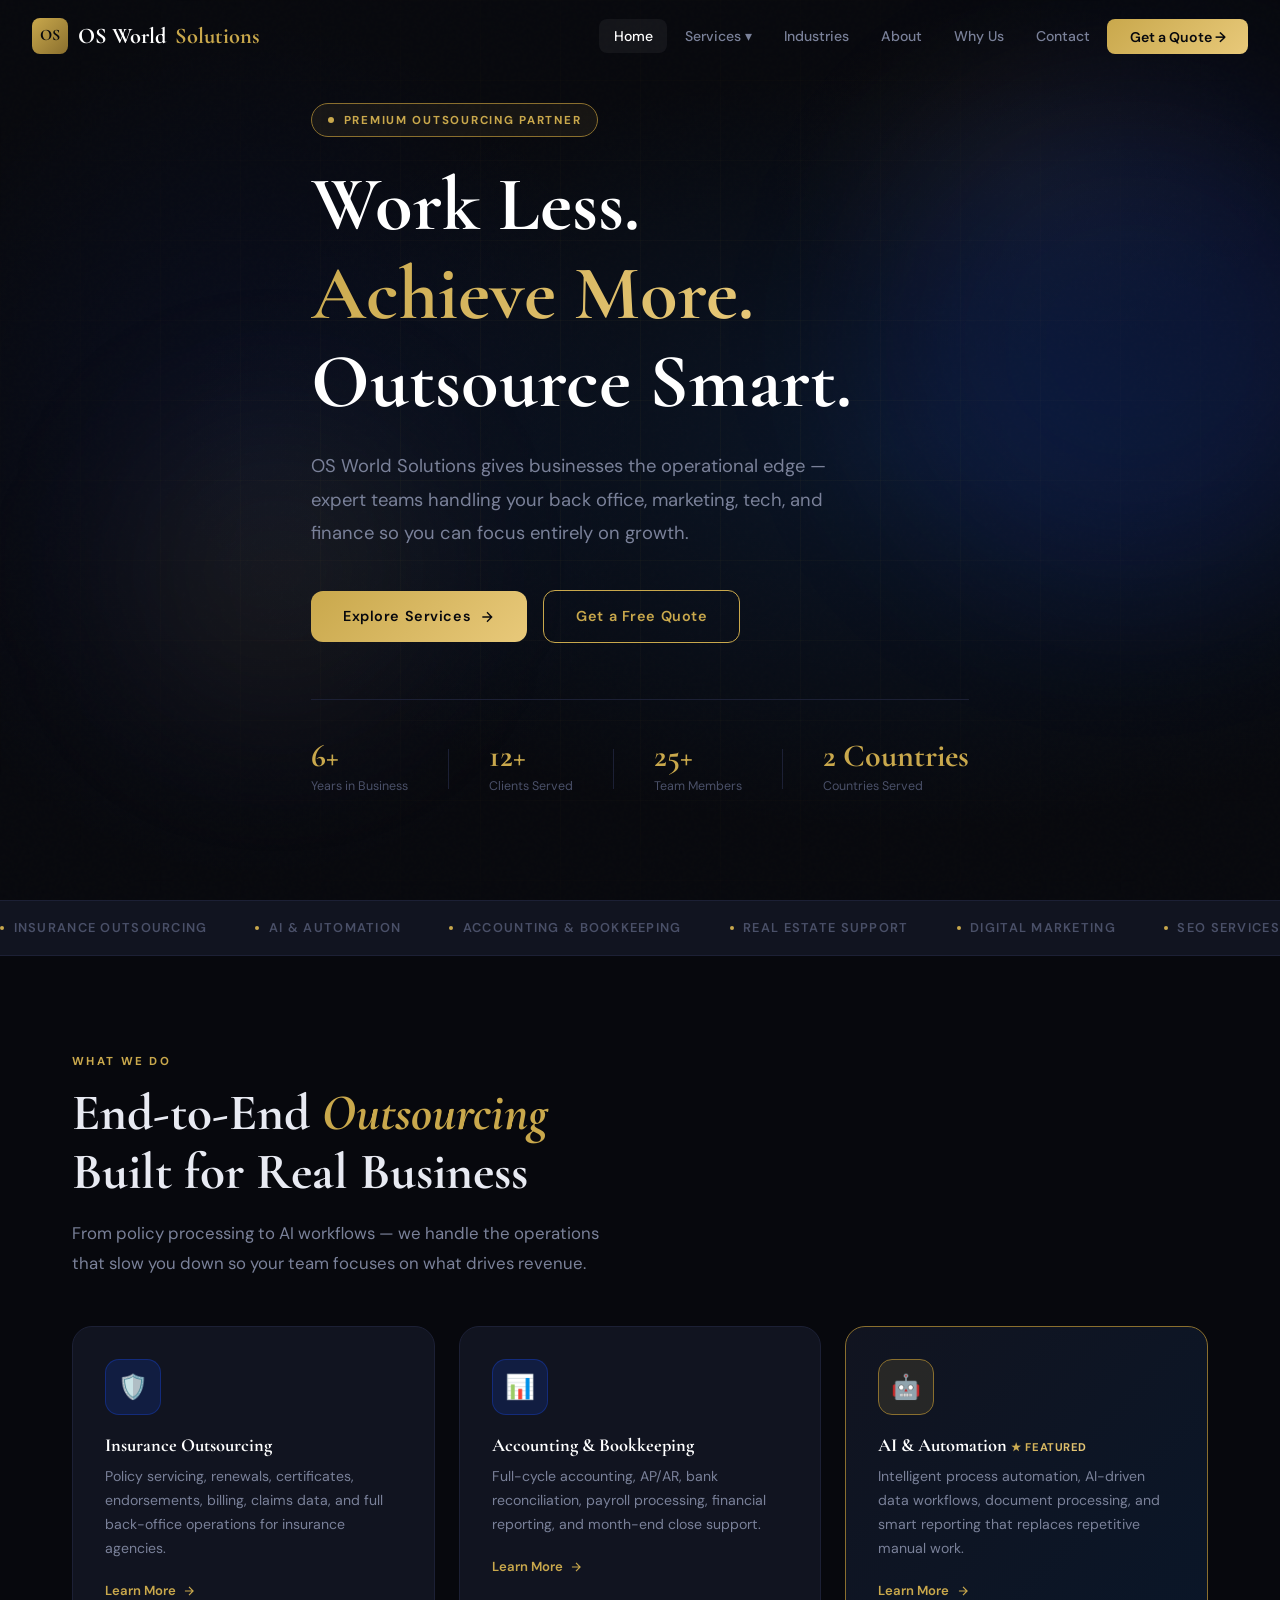
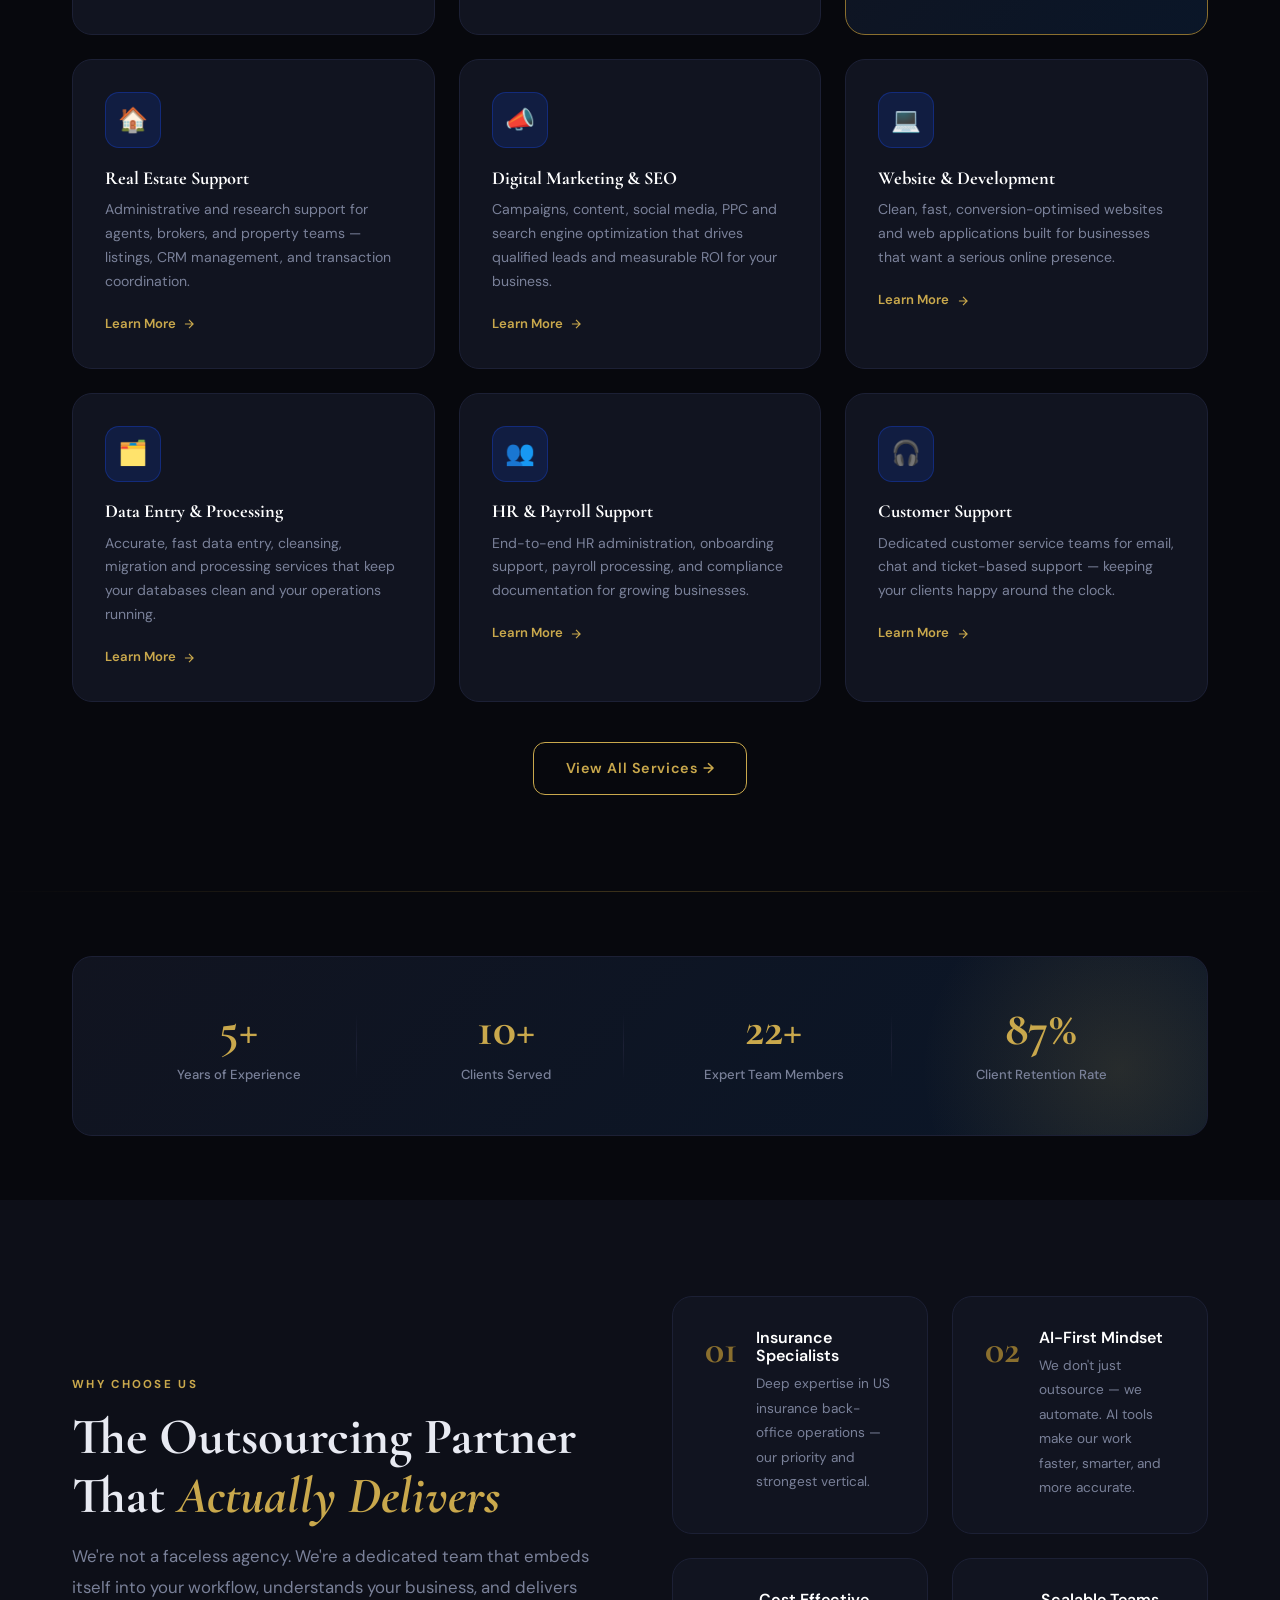
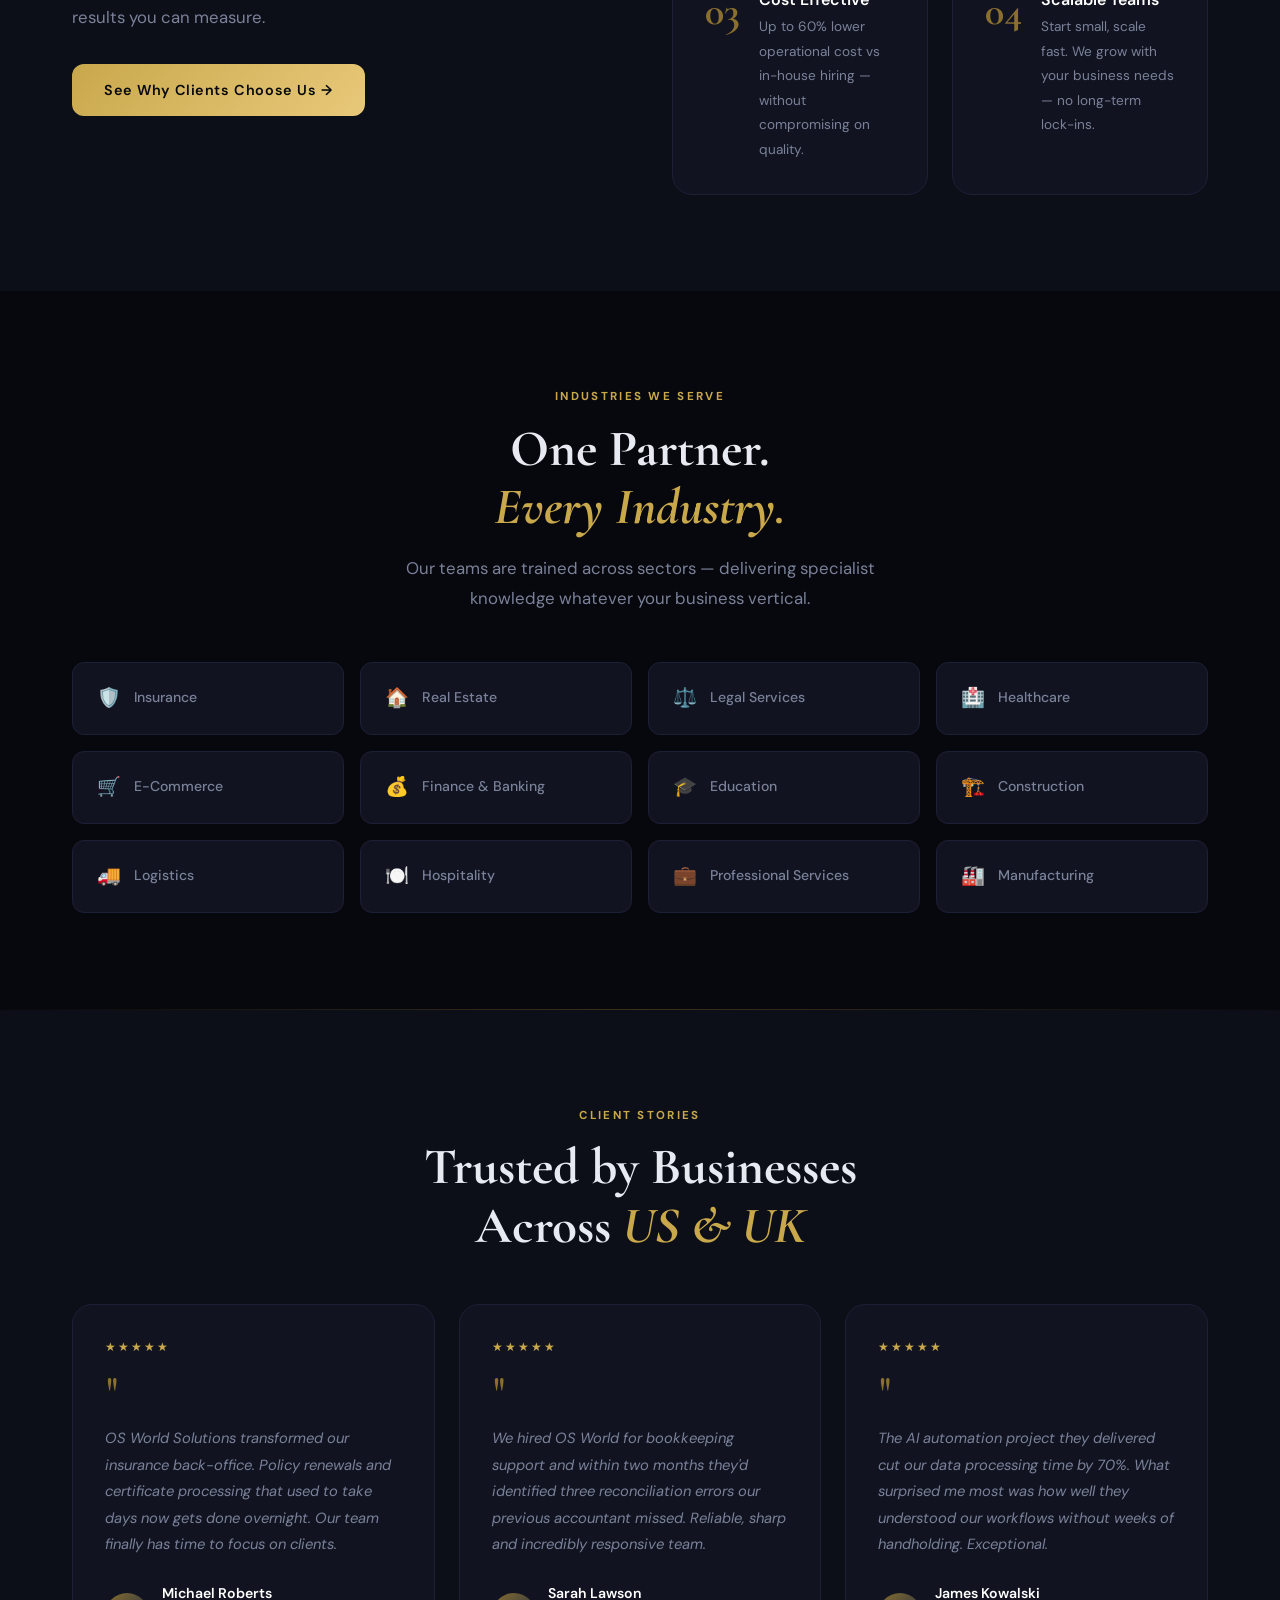
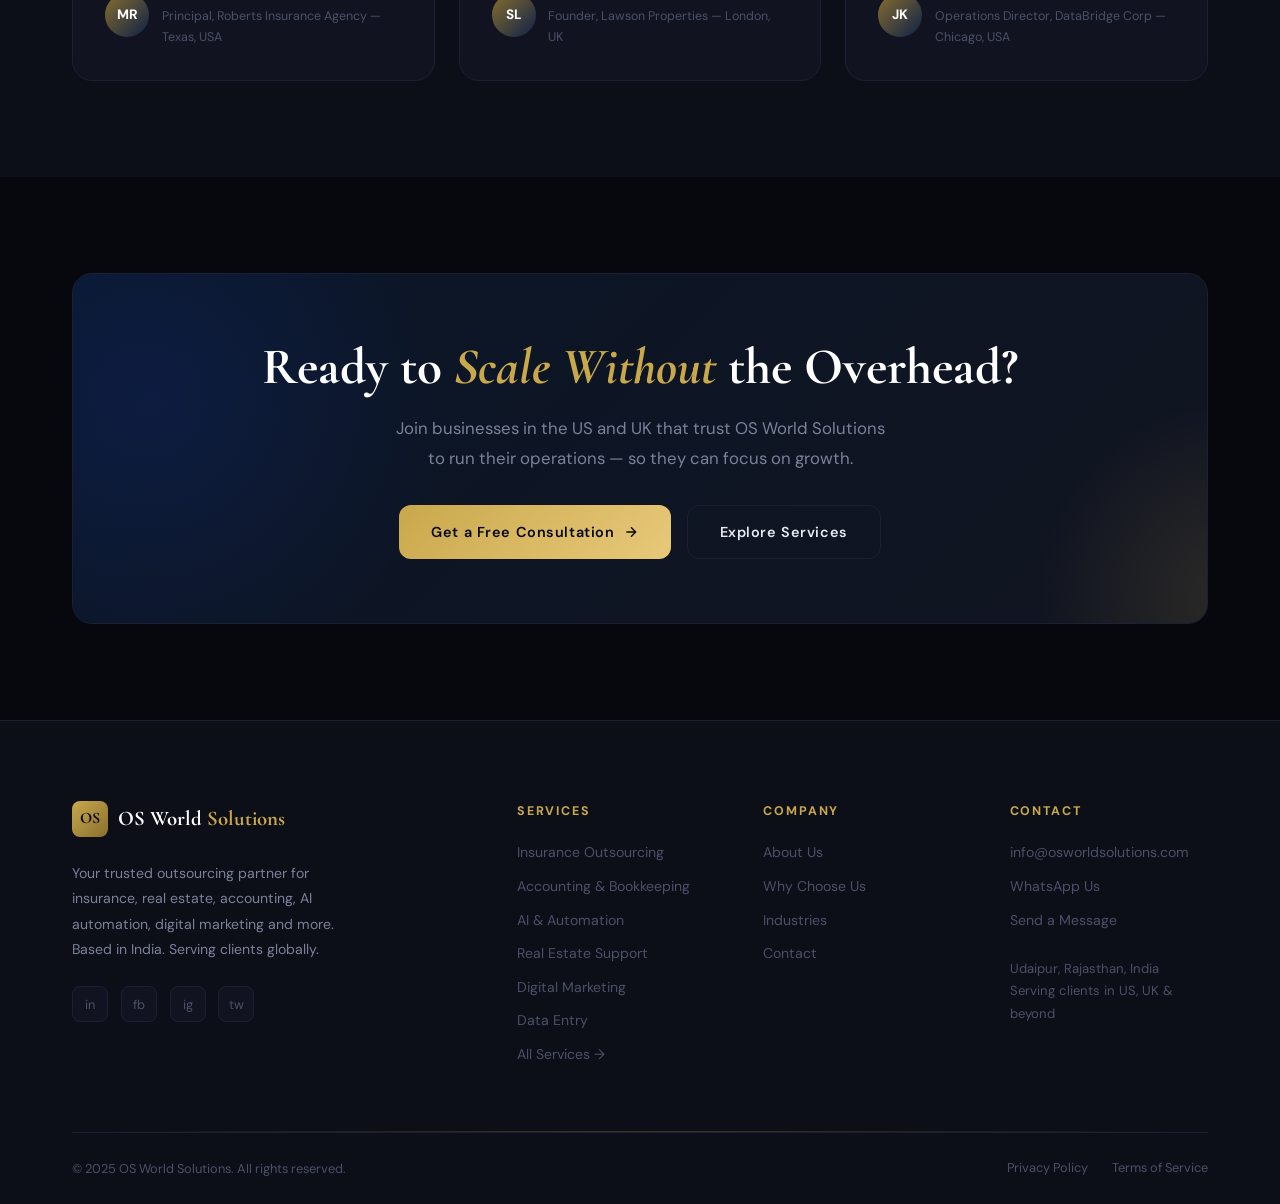
==== index.html @ 1aaf525d "Add files via upload" ====
<!DOCTYPE html>
<html lang="en">
<head>
<meta charset="UTF-8">
<meta name="viewport" content="width=device-width, initial-scale=1.0">
<title>OS World Solutions — Premium Outsourcing Services</title>
<meta name="description" content="OS World Solutions delivers world-class outsourcing across insurance, accounting, AI automation, real estate, digital marketing and more. Serving US & UK clients from India.">
<link rel="stylesheet" href="styles.css">
<link rel="preconnect" href="https://fonts.googleapis.com">
</head>
<body>

<nav id="navbar">
  <div class="nav-inner">
    <a href="index.html" class="nav-logo">
      <div class="logo-mark">OS</div>
      OS World <span>Solutions</span>
    </a>
    <ul class="nav-links">
      <li><a href="index.html">Home</a></li>
      <li class="nav-item">
        <a href="services.html">Services ▾</a>
        <div class="mega-menu">
          <div class="mega-cols">
            <div class="mega-col">
              <h5>Back Office & Operations</h5>
              <a href="insurance.html">🛡️ Insurance Outsourcing</a>
              <a href="accounting.html">📊 Accounting & Bookkeeping</a>
              <a href="data-entry.html">🗂️ Data Entry & Processing</a>
              <a href="hr-outsourcing.html">👥 HR & Payroll Support</a>
            </div>
            <div class="mega-col">
              <h5>Growth & Marketing</h5>
              <a href="real-estate.html">🏠 Real Estate Support</a>
              <a href="digital-marketing.html">📣 Digital Marketing</a>
              <a href="seo.html">🔍 SEO Services</a>
              <a href="web-development.html">💻 Website & Development</a>
            </div>
            <div class="mega-col">
              <h5>Technology & Innovation</h5>
              <a href="ai-automation.html">🤖 AI & Automation</a>
              <a href="customer-support.html">🎧 Customer Support</a>
              <a href="services.html">→ View All Services</a>
            </div>
          </div>
        </div>
      </li>
      <li><a href="industries.html">Industries</a></li>
      <li><a href="about.html">About</a></li>
      <li><a href="why-us.html">Why Us</a></li>
      <li><a href="contact.html">Contact</a></li>
      <li><a href="contact.html" class="nav-cta">Get a Quote →</a></li>
    </ul>
    <div class="nav-toggle" id="navToggle">
      <span></span><span></span><span></span>
    </div>
  </div>
</nav>

<!-- ══ HERO ══ -->
<section class="hero noise">
  <div class="hero-bg"></div>
  <div class="hero-grid"></div>
  <div class="hero-orb hero-orb-1"></div>
  <div class="hero-orb hero-orb-2"></div>
  <div class="container">
    <div class="hero-content">
      <div class="hero-eyebrow"><span></span> Premium Outsourcing Partner</div>
      <h1>Work Less.<br><em>Achieve More.</em><br>Outsource Smart.</h1>
      <p class="hero-sub">OS World Solutions gives businesses the operational edge — expert teams handling your back office, marketing, tech, and finance so you can focus entirely on growth.</p>
      <div class="hero-btns">
        <a href="services.html" class="btn btn-gold">Explore Services <svg viewBox="0 0 24 24" fill="none" stroke="currentColor" stroke-width="2"><path d="M5 12h14M12 5l7 7-7 7"/></svg></a>
        <a href="contact.html" class="btn btn-outline">Get a Free Quote</a>
      </div>
      <div class="hero-stats">
        <div>
          <div class="hero-stat-num"><span class="counter" data-target="6" data-suffix="+">0+</span></div>
          <div class="hero-stat-label">Years in Business</div>
        </div>
        <div class="hero-stat-divider"></div>
        <div>
          <div class="hero-stat-num"><span class="counter" data-target="12" data-suffix="+">0+</span></div>
          <div class="hero-stat-label">Clients Served</div>
        </div>
        <div class="hero-stat-divider"></div>
        <div>
          <div class="hero-stat-num"><span class="counter" data-target="25" data-suffix="+">0+</span></div>
          <div class="hero-stat-label">Team Members</div>
        </div>
        <div class="hero-stat-divider"></div>
        <div>
          <div class="hero-stat-num"><span class="counter" data-target="2" data-suffix=" Countries">0</span></div>
          <div class="hero-stat-label">Countries Served</div>
        </div>
      </div>
    </div>
  </div>
</section>

<!-- ══ TICKER ══ -->
<div class="ticker">
  <div class="ticker-track" id="tickerTrack">
    <span class="ticker-item"><span class="dot"></span> Insurance Outsourcing</span>
    <span class="ticker-item"><span class="dot"></span> AI & Automation</span>
    <span class="ticker-item"><span class="dot"></span> Accounting & Bookkeeping</span>
    <span class="ticker-item"><span class="dot"></span> Real Estate Support</span>
    <span class="ticker-item"><span class="dot"></span> Digital Marketing</span>
    <span class="ticker-item"><span class="dot"></span> SEO Services</span>
    <span class="ticker-item"><span class="dot"></span> Data Entry & Processing</span>
    <span class="ticker-item"><span class="dot"></span> HR & Payroll</span>
    <span class="ticker-item"><span class="dot"></span> Customer Support</span>
    <span class="ticker-item"><span class="dot"></span> Web Development</span>
    <span class="ticker-item"><span class="dot"></span> Insurance Outsourcing</span>
    <span class="ticker-item"><span class="dot"></span> AI & Automation</span>
    <span class="ticker-item"><span class="dot"></span> Accounting & Bookkeeping</span>
    <span class="ticker-item"><span class="dot"></span> Real Estate Support</span>
    <span class="ticker-item"><span class="dot"></span> Digital Marketing</span>
    <span class="ticker-item"><span class="dot"></span> SEO Services</span>
    <span class="ticker-item"><span class="dot"></span> Data Entry & Processing</span>
    <span class="ticker-item"><span class="dot"></span> HR & Payroll</span>
    <span class="ticker-item"><span class="dot"></span> Customer Support</span>
    <span class="ticker-item"><span class="dot"></span> Web Development</span>
  </div>
</div>

<!-- ══ SERVICES ══ -->
<section class="section">
  <div class="container">
    <div class="reveal">
      <span class="section-label">What We Do</span>
      <h2 class="section-title">End-to-End <em>Outsourcing</em><br>Built for Real Business</h2>
      <p class="section-sub">From policy processing to AI workflows — we handle the operations that slow you down so your team focuses on what drives revenue.</p>
    </div>
    <div class="services-grid">
      <a href="insurance.html" class="service-card reveal reveal-delay-1">
        <div class="service-icon">🛡️</div>
        <h3>Insurance Outsourcing</h3>
        <p>Policy servicing, renewals, certificates, endorsements, billing, claims data, and full back-office operations for insurance agencies.</p>
        <div class="service-link">Learn More <svg viewBox="0 0 24 24" fill="none" stroke="currentColor" stroke-width="2" width="14"><path d="M5 12h14M12 5l7 7-7 7"/></svg></div>
      </a>
      <a href="accounting.html" class="service-card reveal reveal-delay-2">
        <div class="service-icon">📊</div>
        <h3>Accounting & Bookkeeping</h3>
        <p>Full-cycle accounting, AP/AR, bank reconciliation, payroll processing, financial reporting, and month-end close support.</p>
        <div class="service-link">Learn More <svg viewBox="0 0 24 24" fill="none" stroke="currentColor" stroke-width="2" width="14"><path d="M5 12h14M12 5l7 7-7 7"/></svg></div>
      </a>
      <a href="ai-automation.html" class="service-card reveal reveal-delay-3" style="border-color:var(--gold-dark);background:linear-gradient(135deg,var(--black-card),var(--blue-deep))">
        <div class="service-icon" style="background:rgba(201,168,76,0.12);border-color:var(--gold-dark)">🤖</div>
        <h3>AI & Automation <span style="font-size:0.7rem;background:linear-gradient(135deg,var(--gold),var(--gold-light));-webkit-background-clip:text;-webkit-text-fill-color:transparent;font-family:'DM Sans',sans-serif;font-weight:700;letter-spacing:0.05em"> ★ FEATURED</span></h3>
        <p>Intelligent process automation, AI-driven data workflows, document processing, and smart reporting that replaces repetitive manual work.</p>
        <div class="service-link">Learn More <svg viewBox="0 0 24 24" fill="none" stroke="currentColor" stroke-width="2" width="14"><path d="M5 12h14M12 5l7 7-7 7"/></svg></div>
      </a>
      <a href="real-estate.html" class="service-card reveal reveal-delay-1">
        <div class="service-icon">🏠</div>
        <h3>Real Estate Support</h3>
        <p>Administrative and research support for agents, brokers, and property teams — listings, CRM management, and transaction coordination.</p>
        <div class="service-link">Learn More <svg viewBox="0 0 24 24" fill="none" stroke="currentColor" stroke-width="2" width="14"><path d="M5 12h14M12 5l7 7-7 7"/></svg></div>
      </a>
      <a href="digital-marketing.html" class="service-card reveal reveal-delay-2">
        <div class="service-icon">📣</div>
        <h3>Digital Marketing & SEO</h3>
        <p>Campaigns, content, social media, PPC and search engine optimization that drives qualified leads and measurable ROI for your business.</p>
        <div class="service-link">Learn More <svg viewBox="0 0 24 24" fill="none" stroke="currentColor" stroke-width="2" width="14"><path d="M5 12h14M12 5l7 7-7 7"/></svg></div>
      </a>
      <a href="web-development.html" class="service-card reveal reveal-delay-3">
        <div class="service-icon">💻</div>
        <h3>Website & Development</h3>
        <p>Clean, fast, conversion-optimised websites and web applications built for businesses that want a serious online presence.</p>
        <div class="service-link">Learn More <svg viewBox="0 0 24 24" fill="none" stroke="currentColor" stroke-width="2" width="14"><path d="M5 12h14M12 5l7 7-7 7"/></svg></div>
      </a>
      <a href="data-entry.html" class="service-card reveal reveal-delay-1">
        <div class="service-icon">🗂️</div>
        <h3>Data Entry & Processing</h3>
        <p>Accurate, fast data entry, cleansing, migration and processing services that keep your databases clean and your operations running.</p>
        <div class="service-link">Learn More <svg viewBox="0 0 24 24" fill="none" stroke="currentColor" stroke-width="2" width="14"><path d="M5 12h14M12 5l7 7-7 7"/></svg></div>
      </a>
      <a href="hr-outsourcing.html" class="service-card reveal reveal-delay-2">
        <div class="service-icon">👥</div>
        <h3>HR & Payroll Support</h3>
        <p>End-to-end HR administration, onboarding support, payroll processing, and compliance documentation for growing businesses.</p>
        <div class="service-link">Learn More <svg viewBox="0 0 24 24" fill="none" stroke="currentColor" stroke-width="2" width="14"><path d="M5 12h14M12 5l7 7-7 7"/></svg></div>
      </a>
      <a href="customer-support.html" class="service-card reveal reveal-delay-3">
        <div class="service-icon">🎧</div>
        <h3>Customer Support</h3>
        <p>Dedicated customer service teams for email, chat and ticket-based support — keeping your clients happy around the clock.</p>
        <div class="service-link">Learn More <svg viewBox="0 0 24 24" fill="none" stroke="currentColor" stroke-width="2" width="14"><path d="M5 12h14M12 5l7 7-7 7"/></svg></div>
      </a>
    </div>
    <div style="text-align:center;margin-top:2.5rem" class="reveal">
      <a href="services.html" class="btn btn-outline">View All Services →</a>
    </div>
  </div>
</section>

<div class="divider"></div>

<!-- ══ STATS ══ -->
<section class="section-sm">
  <div class="container">
    <div class="stats-strip reveal">
      <div class="stat-item">
        <span class="stat-num counter" data-target="6" data-suffix="+">0+</span>
        <span class="stat-label">Years of Experience</span>
      </div>
      <div class="stat-item">
        <span class="stat-num counter" data-target="12" data-suffix="+">0+</span>
        <span class="stat-label">Clients Served</span>
      </div>
      <div class="stat-item">
        <span class="stat-num counter" data-target="25" data-suffix="+">0+</span>
        <span class="stat-label">Expert Team Members</span>
      </div>
      <div class="stat-item">
        <span class="stat-num counter" data-target="98" data-suffix="%">0%</span>
        <span class="stat-label">Client Retention Rate</span>
      </div>
    </div>
  </div>
</section>

<!-- ══ WHY US ══ -->
<section class="section" style="background:var(--black-soft)">
  <div class="container">
    <div class="grid-2" style="align-items:center;gap:4rem">
      <div class="reveal">
        <span class="section-label">Why Choose Us</span>
        <h2 class="section-title">The Outsourcing Partner That <em>Actually Delivers</em></h2>
        <p style="margin-bottom:2rem">We're not a faceless agency. We're a dedicated team that embeds itself into your workflow, understands your business, and delivers results you can measure.</p>
        <a href="why-us.html" class="btn btn-gold">See Why Clients Choose Us →</a>
      </div>
      <div class="why-grid reveal reveal-delay-2">
        <div class="why-card">
          <div class="why-num">01</div>
          <div><h4>Insurance Specialists</h4><p style="font-size:0.85rem">Deep expertise in US insurance back-office operations — our priority and strongest vertical.</p></div>
        </div>
        <div class="why-card">
          <div class="why-num">02</div>
          <div><h4>AI-First Mindset</h4><p style="font-size:0.85rem">We don't just outsource — we automate. AI tools make our work faster, smarter, and more accurate.</p></div>
        </div>
        <div class="why-card">
          <div class="why-num">03</div>
          <div><h4>Cost Effective</h4><p style="font-size:0.85rem">Up to 60% lower operational cost vs in-house hiring — without compromising on quality.</p></div>
        </div>
        <div class="why-card">
          <div class="why-num">04</div>
          <div><h4>Scalable Teams</h4><p style="font-size:0.85rem">Start small, scale fast. We grow with your business needs — no long-term lock-ins.</p></div>
        </div>
      </div>
    </div>
  </div>
</section>

<!-- ══ INDUSTRIES ══ -->
<section class="section">
  <div class="container">
    <div class="reveal" style="text-align:center;margin-bottom:3rem">
      <span class="section-label">Industries We Serve</span>
      <h2 class="section-title">One Partner.<br><em>Every Industry.</em></h2>
      <p style="max-width:500px;margin:0 auto">Our teams are trained across sectors — delivering specialist knowledge whatever your business vertical.</p>
    </div>
    <div class="industries-grid reveal">
      <a href="industries.html" class="industry-pill"><span class="i-icon">🛡️</span> Insurance</a>
      <a href="industries.html" class="industry-pill"><span class="i-icon">🏠</span> Real Estate</a>
      <a href="industries.html" class="industry-pill"><span class="i-icon">⚖️</span> Legal Services</a>
      <a href="industries.html" class="industry-pill"><span class="i-icon">🏥</span> Healthcare</a>
      <a href="industries.html" class="industry-pill"><span class="i-icon">🛒</span> E-Commerce</a>
      <a href="industries.html" class="industry-pill"><span class="i-icon">💰</span> Finance & Banking</a>
      <a href="industries.html" class="industry-pill"><span class="i-icon">🎓</span> Education</a>
      <a href="industries.html" class="industry-pill"><span class="i-icon">🏗️</span> Construction</a>
      <a href="industries.html" class="industry-pill"><span class="i-icon">🚚</span> Logistics</a>
      <a href="industries.html" class="industry-pill"><span class="i-icon">🍽️</span> Hospitality</a>
      <a href="industries.html" class="industry-pill"><span class="i-icon">💼</span> Professional Services</a>
      <a href="industries.html" class="industry-pill"><span class="i-icon">🏭</span> Manufacturing</a>
    </div>
  </div>
</section>

<div class="divider"></div>

<!-- ══ TESTIMONIALS ══ -->
<section class="section" style="background:var(--black-soft)">
  <div class="container">
    <div class="reveal" style="text-align:center;margin-bottom:3rem">
      <span class="section-label">Client Stories</span>
      <h2 class="section-title">Trusted by Businesses<br>Across <em>US & UK</em></h2>
    </div>
    <div class="testimonials-grid">
      <div class="testi-card reveal reveal-delay-1">
        <div class="testi-stars">★★★★★</div>
        <div class="testi-quote">"</div>
        <p class="testi-text">OS World Solutions transformed our insurance back-office. Policy renewals and certificate processing that used to take days now gets done overnight. Our team finally has time to focus on clients.</p>
        <div class="testi-author">
          <div class="testi-avatar">MR</div>
          <div>
            <div class="testi-name">Michael Roberts</div>
            <div class="testi-role">Principal, Roberts Insurance Agency — Texas, USA</div>
          </div>
        </div>
      </div>
      <div class="testi-card reveal reveal-delay-2">
        <div class="testi-stars">★★★★★</div>
        <div class="testi-quote">"</div>
        <p class="testi-text">We hired OS World for bookkeeping support and within two months they'd identified three reconciliation errors our previous accountant missed. Reliable, sharp and incredibly responsive team.</p>
        <div class="testi-author">
          <div class="testi-avatar">SL</div>
          <div>
            <div class="testi-name">Sarah Lawson</div>
            <div class="testi-role">Founder, Lawson Properties — London, UK</div>
          </div>
        </div>
      </div>
      <div class="testi-card reveal reveal-delay-3">
        <div class="testi-stars">★★★★★</div>
        <div class="testi-quote">"</div>
        <p class="testi-text">The AI automation project they delivered cut our data processing time by 70%. What surprised me most was how well they understood our workflows without weeks of handholding. Exceptional.</p>
        <div class="testi-author">
          <div class="testi-avatar">JK</div>
          <div>
            <div class="testi-name">James Kowalski</div>
            <div class="testi-role">Operations Director, DataBridge Corp — Chicago, USA</div>
          </div>
        </div>
      </div>
    </div>
  </div>
</section>

<!-- ══ CTA BANNER ══ -->
<section class="section">
  <div class="container">
    <div class="cta-banner reveal">
      <h2>Ready to <em>Scale Without</em> the Overhead?</h2>
      <p>Join businesses in the US and UK that trust OS World Solutions to run their operations — so they can focus on growth.</p>
      <div class="btns">
        <a href="contact.html" class="btn btn-gold">Get a Free Consultation <svg viewBox="0 0 24 24" fill="none" stroke="currentColor" stroke-width="2" width="16"><path d="M5 12h14M12 5l7 7-7 7"/></svg></a>
        <a href="services.html" class="btn btn-ghost">Explore Services</a>
      </div>
    </div>
  </div>
</section>

<footer>
  <div class="container">
    <div class="footer-grid">
      <div class="footer-brand">
        <a href="index.html" class="nav-logo" style="text-decoration:none;display:inline-flex;align-items:center;gap:0.6rem;margin-bottom:0.5rem">
          <div class="logo-mark">OS</div>
          <span style="font-family:'Cormorant Garamond',serif;font-size:1.3rem;font-weight:700;color:var(--white)">OS World <span style="color:var(--gold)">Solutions</span></span>
        </a>
        <p>Your trusted outsourcing partner for insurance, real estate, accounting, AI automation, digital marketing and more. Based in India. Serving clients globally.</p>
        <div class="footer-social">
          <a href="#" class="social-btn">in</a>
          <a href="#" class="social-btn">fb</a>
          <a href="#" class="social-btn">ig</a>
          <a href="#" class="social-btn">tw</a>
        </div>
      </div>
      <div class="footer-col">
        <h5>Services</h5>
        <ul class="footer-links">
          <li><a href="insurance.html">Insurance Outsourcing</a></li>
          <li><a href="accounting.html">Accounting & Bookkeeping</a></li>
          <li><a href="ai-automation.html">AI & Automation</a></li>
          <li><a href="real-estate.html">Real Estate Support</a></li>
          <li><a href="digital-marketing.html">Digital Marketing</a></li>
          <li><a href="data-entry.html">Data Entry</a></li>
          <li><a href="services.html">All Services →</a></li>
        </ul>
      </div>
      <div class="footer-col">
        <h5>Company</h5>
        <ul class="footer-links">
          <li><a href="about.html">About Us</a></li>
          <li><a href="why-us.html">Why Choose Us</a></li>
          <li><a href="industries.html">Industries</a></li>
          <li><a href="contact.html">Contact</a></li>
        </ul>
      </div>
      <div class="footer-col">
        <h5>Contact</h5>
        <ul class="footer-links">
          <li><a href="mailto:info@osworldsolutions.com">info@osworldsolutions.com</a></li>
          <li><a href="#">WhatsApp Us</a></li>
          <li><a href="contact.html">Send a Message</a></li>
          <li style="margin-top:1rem;color:var(--text-dim);font-size:0.82rem;">Udaipur, Rajasthan, India<br>Serving clients in US, UK & beyond</li>
        </ul>
      </div>
    </div>
    <div class="divider"></div>
    <div class="footer-bottom">
      <p>© 2025 OS World Solutions. All rights reserved.</p>
      <div class="footer-bottom-links">
        <a href="#">Privacy Policy</a>
        <a href="#">Terms of Service</a>
      </div>
    </div>
  </div>
</footer>
<script src="nav.js"></script>
</body>
</html>
---- styles.css ----
/* ============================================
   OS WORLD SOLUTIONS — Global Stylesheet
   Midnight Black + Deep Blue + Gold
   ============================================ */

@import url('https://fonts.googleapis.com/css2?family=Cormorant+Garamond:wght@300;400;600;700&family=DM+Sans:wght@300;400;500;600;700&family=Playfair+Display:ital,wght@0,700;1,400&display=swap');

:root {
  --black:      #07080d;
  --black-soft: #0d0f18;
  --black-card: #111420;
  --black-border:#1c2035;
  --blue-deep:  #0a1628;
  --blue-mid:   #0e2147;
  --blue-bright:#1a4fff;
  --blue-glow:  rgba(26,79,255,0.15);
  --gold:       #c9a84c;
  --gold-light: #e8c97a;
  --gold-dark:  #8a6f2e;
  --gold-glow:  rgba(201,168,76,0.15);
  --white:      #ffffff;
  --text:       #e8eaf2;
  --text-muted: #7a8199;
  --text-dim:   #4a5068;
  --radius:     12px;
  --radius-lg:  20px;
  --transition: all 0.35s cubic-bezier(0.16,1,0.3,1);
}

*{margin:0;padding:0;box-sizing:border-box}
html{scroll-behavior:smooth;font-size:16px}
body{
  background:var(--black);
  color:var(--text);
  font-family:'DM Sans',sans-serif;
  line-height:1.7;
  overflow-x:hidden;
}

/* ── SCROLLBAR ── */
::-webkit-scrollbar{width:5px}
::-webkit-scrollbar-track{background:var(--black)}
::-webkit-scrollbar-thumb{background:var(--gold-dark);border-radius:10px}

/* ── SELECTION ── */
::selection{background:var(--gold);color:var(--black)}

/* ── TYPOGRAPHY ── */
h1,h2,h3,h4{font-family:'Cormorant Garamond',serif;line-height:1.15;font-weight:700}
h1{font-size:clamp(2.8rem,6vw,5.2rem)}
h2{font-size:clamp(2rem,4vw,3.2rem)}
h3{font-size:clamp(1.3rem,2.5vw,1.8rem)}
h4{font-size:1.2rem}
p{font-size:clamp(0.95rem,1.5vw,1.05rem);color:var(--text-muted);line-height:1.8}

.gold{color:var(--gold)}
.white{color:var(--white)}
em{font-style:italic;color:var(--gold)}

/* ── BUTTONS ── */
.btn{
  display:inline-flex;align-items:center;gap:0.5rem;
  padding:0.85rem 2rem;border-radius:var(--radius);
  font-family:'DM Sans',sans-serif;font-size:0.9rem;
  font-weight:600;letter-spacing:0.04em;text-decoration:none;
  transition:var(--transition);cursor:pointer;border:none;
}
.btn-gold{
  background:linear-gradient(135deg,var(--gold),var(--gold-light));
  color:var(--black);
}
.btn-gold:hover{
  transform:translateY(-2px);
  box-shadow:0 12px 40px rgba(201,168,76,0.4);
}
.btn-outline{
  background:transparent;
  border:1.5px solid var(--gold);
  color:var(--gold);
}
.btn-outline:hover{
  background:var(--gold);color:var(--black);
  transform:translateY(-2px);
}
.btn-ghost{
  background:transparent;
  border:1.5px solid var(--black-border);
  color:var(--text);
}
.btn-ghost:hover{border-color:var(--gold);color:var(--gold)}
.btn svg{width:16px;height:16px;transition:transform 0.3s}
.btn:hover svg{transform:translateX(3px)}

/* ── BADGE ── */
.badge{
  display:inline-flex;align-items:center;gap:0.4rem;
  padding:0.35rem 1rem;border-radius:100px;
  font-size:0.72rem;font-weight:600;letter-spacing:0.12em;text-transform:uppercase;
  border:1px solid var(--gold-dark);
  background:rgba(201,168,76,0.08);color:var(--gold);
  margin-bottom:1.2rem;
}
.badge::before{content:'';width:6px;height:6px;border-radius:50%;background:var(--gold);animation:pulse 2s infinite}
@keyframes pulse{0%,100%{opacity:1;transform:scale(1)}50%{opacity:0.5;transform:scale(0.8)}}

/* ── SECTION ── */
.section{padding:6rem 0}
.section-sm{padding:4rem 0}
.container{max-width:1200px;margin:0 auto;padding:0 2rem}
.section-label{
  font-size:0.72rem;font-weight:700;letter-spacing:0.2em;text-transform:uppercase;
  color:var(--gold);margin-bottom:0.8rem;display:block;
}
.section-title{margin-bottom:1rem}
.section-sub{max-width:560px;margin-bottom:3rem}

/* ── GRID ── */
.grid-2{display:grid;grid-template-columns:1fr 1fr;gap:2rem}
.grid-3{display:grid;grid-template-columns:repeat(3,1fr);gap:2rem}
.grid-4{display:grid;grid-template-columns:repeat(4,1fr);gap:1.5rem}

/* ── CARD ── */
.card{
  background:var(--black-card);
  border:1px solid var(--black-border);
  border-radius:var(--radius-lg);
  padding:2rem;
  transition:var(--transition);
  position:relative;overflow:hidden;
}
.card::before{
  content:'';position:absolute;inset:0;
  background:linear-gradient(135deg,var(--gold-glow),transparent);
  opacity:0;transition:opacity 0.35s;
}
.card:hover{border-color:var(--gold-dark);transform:translateY(-4px);box-shadow:0 20px 60px rgba(0,0,0,0.4)}
.card:hover::before{opacity:1}
.card-icon{
  width:52px;height:52px;border-radius:var(--radius);
  background:var(--blue-glow);border:1px solid var(--blue-bright);
  display:flex;align-items:center;justify-content:center;
  font-size:1.4rem;margin-bottom:1.2rem;
  transition:var(--transition);
}
.card:hover .card-icon{background:rgba(201,168,76,0.12);border-color:var(--gold)}

/* ── DIVIDER ── */
.divider{
  height:1px;
  background:linear-gradient(90deg,transparent,var(--gold-dark),transparent);
  margin:0;opacity:0.4;
}

/* ── NOISE TEXTURE ── */
.noise{
  position:relative;
}
.noise::after{
  content:'';position:absolute;inset:0;
  background-image:url("data:image/svg+xml,%3Csvg viewBox='0 0 256 256' xmlns='http://www.w3.org/2000/svg'%3E%3Cfilter id='noise'%3E%3CfeTurbulence type='fractalNoise' baseFrequency='0.9' numOctaves='4' stitchTiles='stitch'/%3E%3C/filter%3E%3Crect width='100%25' height='100%25' filter='url(%23noise)' opacity='0.03'/%3E%3C/svg%3E");
  pointer-events:none;opacity:0.4;
}

/* ══════════════════════════════
   NAVIGATION
══════════════════════════════ */
#navbar{
  position:fixed;top:0;left:0;right:0;z-index:1000;
  transition:var(--transition);
}
#navbar.scrolled{
  background:rgba(7,8,13,0.95);
  backdrop-filter:blur(20px);
  border-bottom:1px solid var(--black-border);
  box-shadow:0 4px 40px rgba(0,0,0,0.4);
}
.nav-inner{
  max-width:1320px;margin:0 auto;padding:0 2rem;
  display:flex;align-items:center;justify-content:space-between;
  height:72px;
}
.nav-logo{
  font-family:'Cormorant Garamond',serif;
  font-size:1.4rem;font-weight:700;
  color:var(--white);text-decoration:none;
  display:flex;align-items:center;gap:0.6rem;
}
.nav-logo span{color:var(--gold)}
.logo-mark{
  width:36px;height:36px;
  background:linear-gradient(135deg,var(--gold),var(--gold-dark));
  border-radius:8px;
  display:flex;align-items:center;justify-content:center;
  font-family:'Cormorant Garamond',serif;
  font-size:1rem;font-weight:700;color:var(--black);
}
.nav-links{display:flex;align-items:center;gap:0.2rem;list-style:none}
.nav-links a{
  padding:0.5rem 0.9rem;border-radius:8px;
  font-size:0.88rem;font-weight:500;color:var(--text-muted);
  text-decoration:none;transition:var(--transition);white-space:nowrap;
}
.nav-links a:hover,.nav-links a.active{color:var(--white);background:rgba(255,255,255,0.05)}
/* Mega menu */
.nav-item{position:relative}
.nav-item:hover .mega-menu{opacity:1;visibility:visible;transform:translateY(0)}
.mega-menu{
  position:absolute;top:calc(100% + 12px);left:50%;
  transform:translateX(-50%) translateY(8px);
  background:var(--black-card);
  border:1px solid var(--black-border);
  border-radius:var(--radius-lg);
  padding:1.8rem;
  min-width:720px;
  opacity:0;visibility:hidden;
  transition:all 0.25s cubic-bezier(0.16,1,0.3,1);
  box-shadow:0 30px 80px rgba(0,0,0,0.6);
}
.mega-menu::before{
  content:'';position:absolute;top:-6px;left:50%;
  transform:translateX(-50%);
  border:6px solid transparent;
  border-bottom-color:var(--black-border);
}
.mega-cols{display:grid;grid-template-columns:repeat(3,1fr);gap:1.5rem}
.mega-col h5{
  font-size:0.7rem;font-weight:700;letter-spacing:0.15em;
  text-transform:uppercase;color:var(--gold);
  padding-bottom:0.6rem;margin-bottom:0.6rem;
  border-bottom:1px solid var(--black-border);
}
.mega-col a{
  display:flex;align-items:center;gap:0.5rem;
  padding:0.4rem 0;font-size:0.85rem;color:var(--text-muted);
  text-decoration:none;transition:color 0.2s;border-radius:0;background:none;
}
.mega-col a:hover{color:var(--gold);background:none}
.mega-col a::before{content:'→';font-size:0.7rem;opacity:0;transition:opacity 0.2s;color:var(--gold)}
.mega-col a:hover::before{opacity:1}
.nav-cta{
  background:linear-gradient(135deg,var(--gold),var(--gold-light));
  color:var(--black)!important;
  padding:0.55rem 1.4rem!important;
  border-radius:8px!important;
  font-weight:600!important;
}
.nav-cta:hover{transform:translateY(-1px);box-shadow:0 8px 24px rgba(201,168,76,0.35);background:rgba(255,255,255,0.05)!important;color:var(--black)!important}
.nav-toggle{display:none;flex-direction:column;gap:5px;cursor:pointer;padding:4px}
.nav-toggle span{display:block;height:2px;background:var(--text);transition:var(--transition);border-radius:2px}
.nav-toggle span:first-child{width:24px}
.nav-toggle span:nth-child(2){width:18px}
.nav-toggle span:last-child{width:24px}

/* ══════════════════════════════
   HERO
══════════════════════════════ */
.hero{
  min-height:100vh;
  display:flex;align-items:center;
  position:relative;overflow:hidden;
  background:var(--black);
}
.hero-bg{
  position:absolute;inset:0;
  background:
    radial-gradient(ellipse 80% 60% at 70% 50%, rgba(10,22,40,0.9) 0%, transparent 70%),
    radial-gradient(ellipse 50% 80% at 20% 50%, rgba(26,79,255,0.08) 0%, transparent 60%),
    radial-gradient(ellipse 40% 40% at 80% 20%, rgba(201,168,76,0.06) 0%, transparent 50%);
}
.hero-grid{
  position:absolute;inset:0;
  background-image:
    linear-gradient(rgba(201,168,76,0.04) 1px, transparent 1px),
    linear-gradient(90deg, rgba(201,168,76,0.04) 1px, transparent 1px);
  background-size:80px 80px;
  mask-image:radial-gradient(ellipse 80% 80% at 50% 50%, black 20%, transparent 80%);
}
.hero-orb{
  position:absolute;
  border-radius:50%;
  filter:blur(80px);
  animation:orbFloat 8s ease-in-out infinite;
}
.hero-orb-1{width:500px;height:500px;background:rgba(26,79,255,0.12);right:-100px;top:10%}
.hero-orb-2{width:300px;height:300px;background:rgba(201,168,76,0.08);left:10%;bottom:20%;animation-delay:3s}
@keyframes orbFloat{0%,100%{transform:translateY(0) scale(1)}50%{transform:translateY(-30px) scale(1.05)}}
.hero-content{position:relative;z-index:2;max-width:750px}
.hero-eyebrow{
  display:inline-flex;align-items:center;gap:0.6rem;
  padding:0.4rem 1rem;border-radius:100px;
  border:1px solid var(--gold-dark);
  background:rgba(201,168,76,0.08);
  font-size:0.72rem;font-weight:700;letter-spacing:0.15em;
  text-transform:uppercase;color:var(--gold);
  margin-bottom:1.5rem;
}
.hero-eyebrow span{width:6px;height:6px;border-radius:50%;background:var(--gold);animation:pulse 2s infinite}
.hero h1{margin-bottom:1.5rem;color:var(--white)}
.hero h1 em{font-style:normal;
  background:linear-gradient(135deg,var(--gold),var(--gold-light));
  -webkit-background-clip:text;-webkit-text-fill-color:transparent;background-clip:text;
}
.hero-sub{font-size:clamp(1rem,1.8vw,1.15rem);max-width:520px;margin-bottom:2.5rem;color:var(--text-muted)}
.hero-btns{display:flex;align-items:center;gap:1rem;flex-wrap:wrap;margin-bottom:3.5rem}
.hero-stats{
  display:flex;align-items:center;gap:2.5rem;
  padding-top:2.5rem;
  border-top:1px solid var(--black-border);
}
.hero-stat-num{
  font-family:'Cormorant Garamond',serif;
  font-size:2rem;font-weight:700;color:var(--gold);line-height:1;
}
.hero-stat-label{font-size:0.78rem;color:var(--text-dim);margin-top:0.2rem}
.hero-stat-divider{width:1px;height:40px;background:var(--black-border)}

/* ══════════════════════════════
   TICKER / MARQUEE
══════════════════════════════ */
.ticker{
  background:var(--black-card);
  border-top:1px solid var(--black-border);
  border-bottom:1px solid var(--black-border);
  padding:1rem 0;overflow:hidden;
}
.ticker-track{
  display:flex;gap:3rem;white-space:nowrap;
  animation:ticker 30s linear infinite;
}
.ticker-track:hover{animation-play-state:paused}
@keyframes ticker{0%{transform:translateX(0)}100%{transform:translateX(-50%)}}
.ticker-item{
  display:flex;align-items:center;gap:0.6rem;
  font-size:0.8rem;font-weight:600;letter-spacing:0.1em;text-transform:uppercase;
  color:var(--text-dim);white-space:nowrap;
}
.ticker-item .dot{width:4px;height:4px;border-radius:50%;background:var(--gold)}

/* ══════════════════════════════
   STATS STRIP
══════════════════════════════ */
.stats-strip{
  background:linear-gradient(135deg,var(--black-card),var(--blue-deep));
  border:1px solid var(--black-border);
  border-radius:var(--radius-lg);
  padding:3rem;
  display:grid;grid-template-columns:repeat(4,1fr);
  gap:2rem;position:relative;overflow:hidden;
}
.stats-strip::before{
  content:'';position:absolute;top:-50%;right:-10%;
  width:400px;height:400px;border-radius:50%;
  background:radial-gradient(circle,var(--gold-glow),transparent 70%);
}
.stat-item{text-align:center;position:relative;z-index:1}
.stat-item:not(:last-child)::after{
  content:'';position:absolute;right:0;top:10%;
  height:80%;width:1px;
  background:linear-gradient(180deg,transparent,var(--black-border),transparent);
}
.stat-num{
  font-family:'Cormorant Garamond',serif;
  font-size:clamp(2.2rem,4vw,3rem);
  font-weight:700;color:var(--gold);line-height:1;
  display:block;margin-bottom:0.4rem;
}
.stat-label{font-size:0.82rem;color:var(--text-muted);font-weight:500}

/* ══════════════════════════════
   SERVICES
══════════════════════════════ */
.services-grid{
  display:grid;
  grid-template-columns:repeat(3,1fr);
  gap:1.5rem;
}
.service-card{
  background:var(--black-card);
  border:1px solid var(--black-border);
  border-radius:var(--radius-lg);
  padding:2rem;
  text-decoration:none;
  transition:var(--transition);
  position:relative;overflow:hidden;
  display:block;
}
.service-card::after{
  content:'';position:absolute;bottom:0;left:0;right:0;height:2px;
  background:linear-gradient(90deg,var(--gold),var(--gold-light));
  transform:scaleX(0);transition:transform 0.35s;transform-origin:left;
}
.service-card:hover{
  border-color:var(--gold-dark);
  transform:translateY(-5px);
  box-shadow:0 24px 60px rgba(0,0,0,0.5);
}
.service-card:hover::after{transform:scaleX(1)}
.service-icon{
  width:56px;height:56px;border-radius:14px;
  display:flex;align-items:center;justify-content:center;
  font-size:1.5rem;margin-bottom:1.2rem;
  background:var(--blue-glow);border:1px solid rgba(26,79,255,0.3);
  transition:var(--transition);
}
.service-card:hover .service-icon{
  background:rgba(201,168,76,0.1);
  border-color:var(--gold-dark);
}
.service-card h3{
  font-size:1.15rem;color:var(--white);margin-bottom:0.6rem;
}
.service-card p{font-size:0.88rem;line-height:1.7;margin-bottom:1.2rem}
.service-link{
  font-size:0.82rem;font-weight:600;color:var(--gold);
  display:flex;align-items:center;gap:0.4rem;
}
.service-link svg{transition:transform 0.3s}
.service-card:hover .service-link svg{transform:translateX(4px)}

/* ══════════════════════════════
   INDUSTRIES
══════════════════════════════ */
.industries-grid{
  display:grid;grid-template-columns:repeat(4,1fr);gap:1rem;
}
.industry-pill{
  background:var(--black-card);border:1px solid var(--black-border);
  border-radius:var(--radius);padding:1.2rem 1.5rem;
  display:flex;align-items:center;gap:0.8rem;
  text-decoration:none;transition:var(--transition);
  font-size:0.88rem;font-weight:500;color:var(--text-muted);
}
.industry-pill:hover{border-color:var(--gold-dark);color:var(--white);transform:translateY(-2px)}
.industry-pill .i-icon{font-size:1.2rem}

/* ══════════════════════════════
   WHY US
══════════════════════════════ */
.why-grid{display:grid;grid-template-columns:repeat(2,1fr);gap:1.5rem}
.why-card{
  background:var(--black-card);border:1px solid var(--black-border);
  border-radius:var(--radius-lg);padding:2rem;
  display:flex;gap:1.2rem;align-items:flex-start;
  transition:var(--transition);
}
.why-card:hover{border-color:var(--gold-dark)}
.why-num{
  font-family:'Cormorant Garamond',serif;
  font-size:2.5rem;font-weight:700;color:var(--gold-dark);
  line-height:1;flex-shrink:0;
}
.why-card h4{font-size:1rem;color:var(--white);margin-bottom:0.4rem;font-family:'DM Sans',sans-serif;font-weight:600}

/* ══════════════════════════════
   TESTIMONIALS
══════════════════════════════ */
.testimonials-grid{display:grid;grid-template-columns:repeat(3,1fr);gap:1.5rem}
.testi-card{
  background:var(--black-card);border:1px solid var(--black-border);
  border-radius:var(--radius-lg);padding:2rem;position:relative;
  transition:var(--transition);
}
.testi-card:hover{border-color:var(--gold-dark)}
.testi-quote{
  font-size:3rem;color:var(--gold-dark);line-height:0.8;
  font-family:'Playfair Display',serif;
  margin-bottom:0.8rem;
}
.testi-text{
  font-size:0.92rem;color:var(--text-muted);
  line-height:1.8;font-style:italic;margin-bottom:1.5rem;
}
.testi-author{display:flex;align-items:center;gap:0.8rem}
.testi-avatar{
  width:44px;height:44px;border-radius:50%;
  background:linear-gradient(135deg,var(--gold-dark),var(--blue-mid));
  display:flex;align-items:center;justify-content:center;
  font-weight:700;font-size:0.85rem;color:var(--white);flex-shrink:0;
}
.testi-name{font-size:0.88rem;font-weight:600;color:var(--white)}
.testi-role{font-size:0.78rem;color:var(--text-dim)}
.testi-stars{color:var(--gold);font-size:0.78rem;margin-bottom:1rem;letter-spacing:2px}

/* ══════════════════════════════
   CTA BANNER
══════════════════════════════ */
.cta-banner{
  background:linear-gradient(135deg,var(--blue-deep),var(--black-card));
  border:1px solid var(--black-border);
  border-radius:var(--radius-lg);
  padding:4rem;
  text-align:center;position:relative;overflow:hidden;
}
.cta-banner::before{
  content:'';position:absolute;top:-50%;left:-20%;
  width:600px;height:600px;border-radius:50%;
  background:radial-gradient(circle,rgba(26,79,255,0.12),transparent 70%);
  pointer-events:none;
}
.cta-banner::after{
  content:'';position:absolute;bottom:-50%;right:-20%;
  width:400px;height:400px;border-radius:50%;
  background:radial-gradient(circle,var(--gold-glow),transparent 70%);
  pointer-events:none;
}
.cta-banner h2{color:var(--white);position:relative;z-index:1;margin-bottom:1rem}
.cta-banner p{position:relative;z-index:1;margin-bottom:2rem;max-width:500px;margin-left:auto;margin-right:auto}
.cta-banner .btns{position:relative;z-index:1;display:flex;gap:1rem;justify-content:center;flex-wrap:wrap}

/* ══════════════════════════════
   CONTACT FORM
══════════════════════════════ */
.contact-form{
  background:var(--black-card);border:1px solid var(--black-border);
  border-radius:var(--radius-lg);padding:3rem;
}
.form-grid{display:grid;grid-template-columns:1fr 1fr;gap:1.2rem}
.form-group{display:flex;flex-direction:column;gap:0.5rem}
.form-group.full{grid-column:1/-1}
label{font-size:0.8rem;font-weight:600;letter-spacing:0.05em;text-transform:uppercase;color:var(--text-dim)}
input,select,textarea{
  background:var(--black);border:1.5px solid var(--black-border);
  border-radius:var(--radius);padding:0.85rem 1rem;
  color:var(--text);font-family:'DM Sans',sans-serif;font-size:0.9rem;
  transition:border-color 0.3s;outline:none;
}
input:focus,select:focus,textarea:focus{border-color:var(--gold)}
input::placeholder,textarea::placeholder{color:var(--text-dim)}
select option{background:var(--black-card)}
textarea{resize:vertical;min-height:130px}

/* ══════════════════════════════
   FOOTER
══════════════════════════════ */
footer{
  background:var(--black-soft);
  border-top:1px solid var(--black-border);
  padding:5rem 0 0;
}
.footer-grid{
  display:grid;grid-template-columns:2fr 1fr 1fr 1fr;
  gap:3rem;margin-bottom:4rem;
}
.footer-brand p{font-size:0.88rem;line-height:1.8;max-width:280px;margin:1rem 0 1.5rem}
.footer-social{display:flex;gap:0.8rem}
.social-btn{
  width:36px;height:36px;border-radius:8px;
  background:var(--black-card);border:1px solid var(--black-border);
  display:flex;align-items:center;justify-content:center;
  color:var(--text-dim);font-size:0.8rem;text-decoration:none;
  transition:var(--transition);
}
.social-btn:hover{border-color:var(--gold);color:var(--gold)}
.footer-col h5{
  font-family:'DM Sans',sans-serif;font-size:0.78rem;
  font-weight:700;letter-spacing:0.15em;text-transform:uppercase;
  color:var(--gold);margin-bottom:1.2rem;
}
.footer-links{list-style:none;display:flex;flex-direction:column;gap:0.6rem}
.footer-links a{
  font-size:0.88rem;color:var(--text-dim);text-decoration:none;
  transition:color 0.2s;display:flex;align-items:center;gap:0.4rem;
}
.footer-links a:hover{color:var(--gold)}
.footer-bottom{
  border-top:1px solid var(--black-border);
  padding:1.5rem 0;
  display:flex;align-items:center;justify-content:space-between;
  flex-wrap:wrap;gap:1rem;
}
.footer-bottom p{font-size:0.8rem;color:var(--text-dim)}
.footer-bottom-links{display:flex;gap:1.5rem}
.footer-bottom-links a{font-size:0.8rem;color:var(--text-dim);text-decoration:none;transition:color 0.2s}
.footer-bottom-links a:hover{color:var(--gold)}

/* ══════════════════════════════
   PAGE HERO (inner pages)
══════════════════════════════ */
.page-hero{
  padding:10rem 0 5rem;
  background:linear-gradient(180deg,var(--blue-deep) 0%,var(--black) 100%);
  position:relative;overflow:hidden;
  border-bottom:1px solid var(--black-border);
}
.page-hero::before{
  content:'';position:absolute;inset:0;
  background-image:
    linear-gradient(rgba(201,168,76,0.03) 1px,transparent 1px),
    linear-gradient(90deg,rgba(201,168,76,0.03) 1px,transparent 1px);
  background-size:60px 60px;
}
.page-hero-content{position:relative;z-index:1}
.breadcrumb{
  display:flex;align-items:center;gap:0.5rem;
  font-size:0.8rem;color:var(--text-dim);margin-bottom:1.5rem;
}
.breadcrumb a{color:var(--text-dim);text-decoration:none;transition:color 0.2s}
.breadcrumb a:hover{color:var(--gold)}
.breadcrumb span{color:var(--text-dim)}

/* ══════════════════════════════
   REVEAL ANIMATIONS
══════════════════════════════ */
.reveal{opacity:0;transform:translateY(30px);transition:opacity 0.8s ease,transform 0.8s ease}
.reveal.visible{opacity:1;transform:translateY(0)}
.reveal-delay-1{transition-delay:0.1s}
.reveal-delay-2{transition-delay:0.2s}
.reveal-delay-3{transition-delay:0.3s}
.reveal-delay-4{transition-delay:0.4s}

/* ══════════════════════════════
   RESPONSIVE
══════════════════════════════ */
@media(max-width:1024px){
  .mega-menu{min-width:560px}
  .mega-cols{grid-template-columns:repeat(2,1fr)}
  .grid-4,.industries-grid{grid-template-columns:repeat(2,1fr)}
  .footer-grid{grid-template-columns:1fr 1fr;gap:2rem}
}
@media(max-width:768px){
  .section{padding:4rem 0}
  .nav-links,.nav-cta{display:none}
  .nav-toggle{display:flex}
  .grid-2,.grid-3,.services-grid,.testimonials-grid,.why-grid{grid-template-columns:1fr}
  .stats-strip{grid-template-columns:repeat(2,1fr)}
  .stat-item::after{display:none}
  .hero-stats{flex-wrap:wrap;gap:1.5rem}
  .hero-stat-divider{display:none}
  .form-grid{grid-template-columns:1fr}
  .footer-grid{grid-template-columns:1fr}
  .footer-bottom{flex-direction:column;text-align:center}
  .cta-banner{padding:2.5rem 1.5rem}
  .industries-grid{grid-template-columns:repeat(2,1fr)}
}
@media(max-width:480px){
  .stats-strip{grid-template-columns:1fr}
  .industries-grid{grid-template-columns:1fr}
}
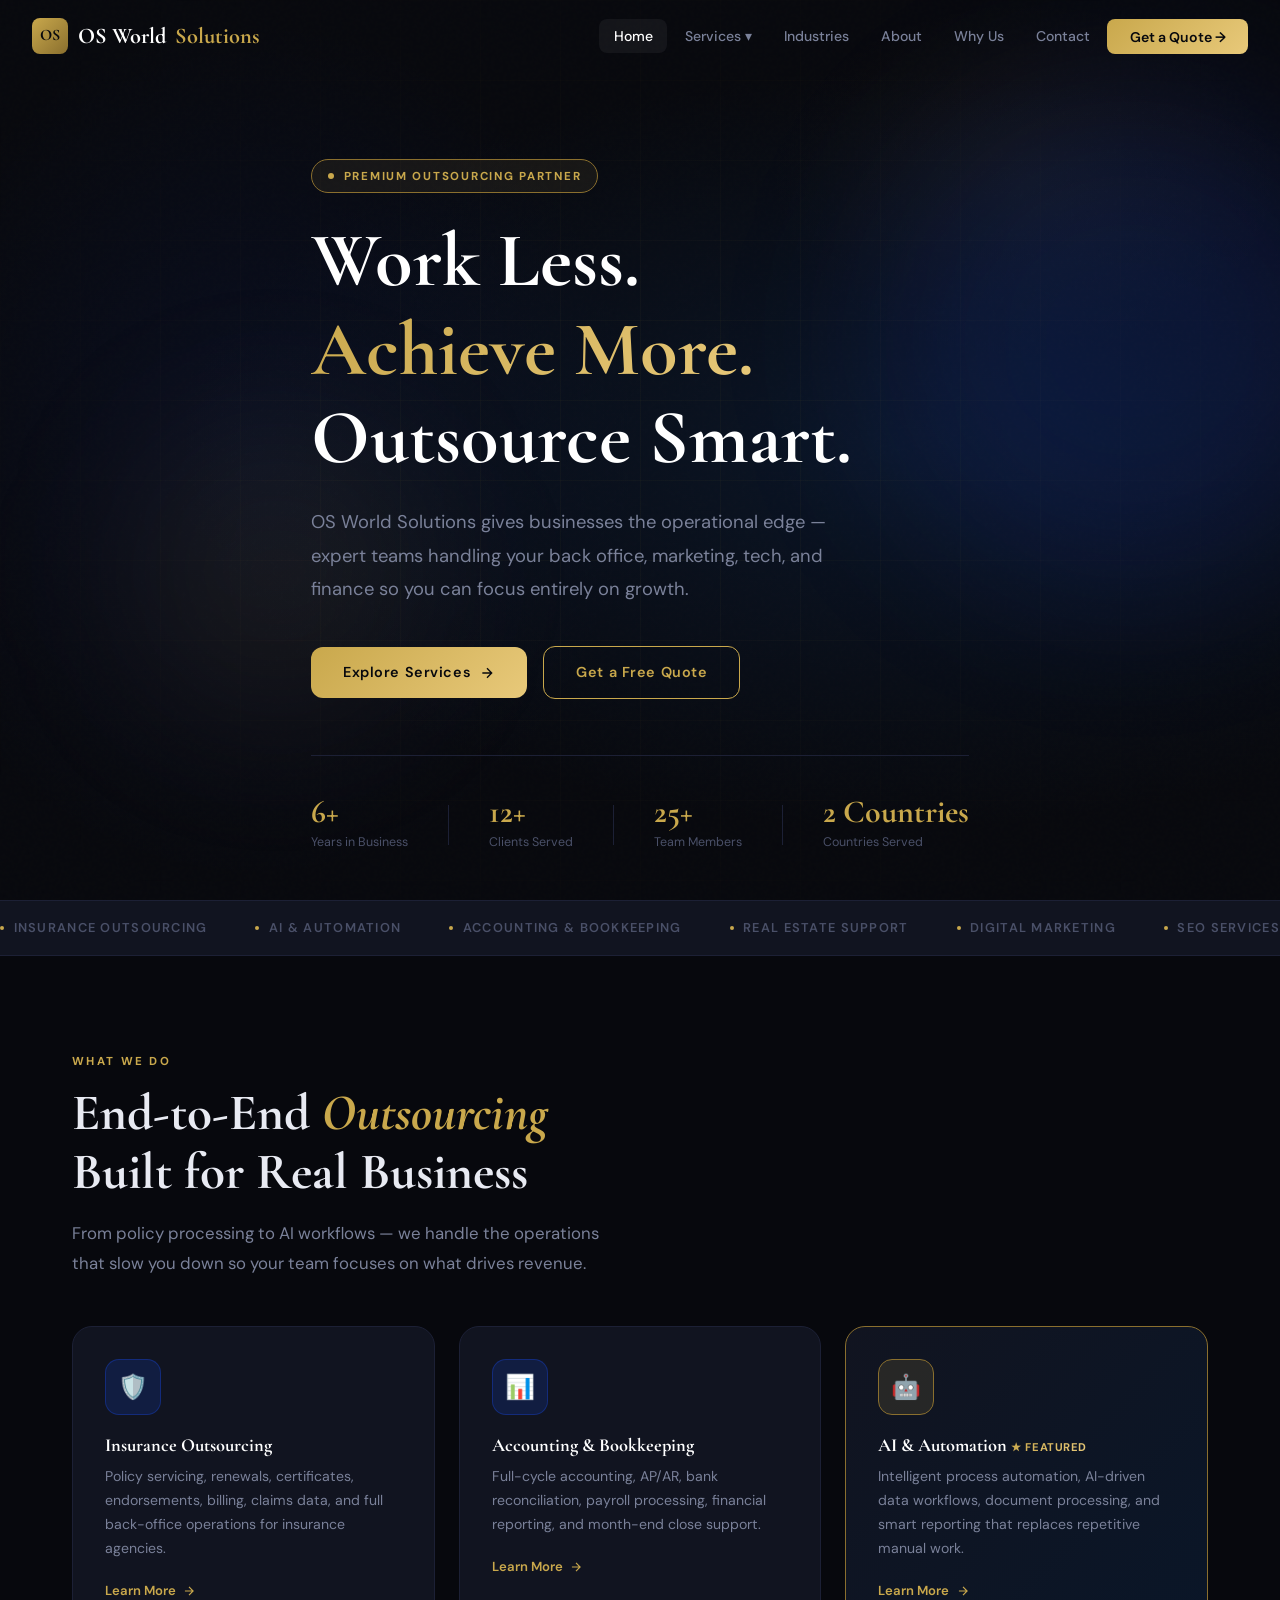
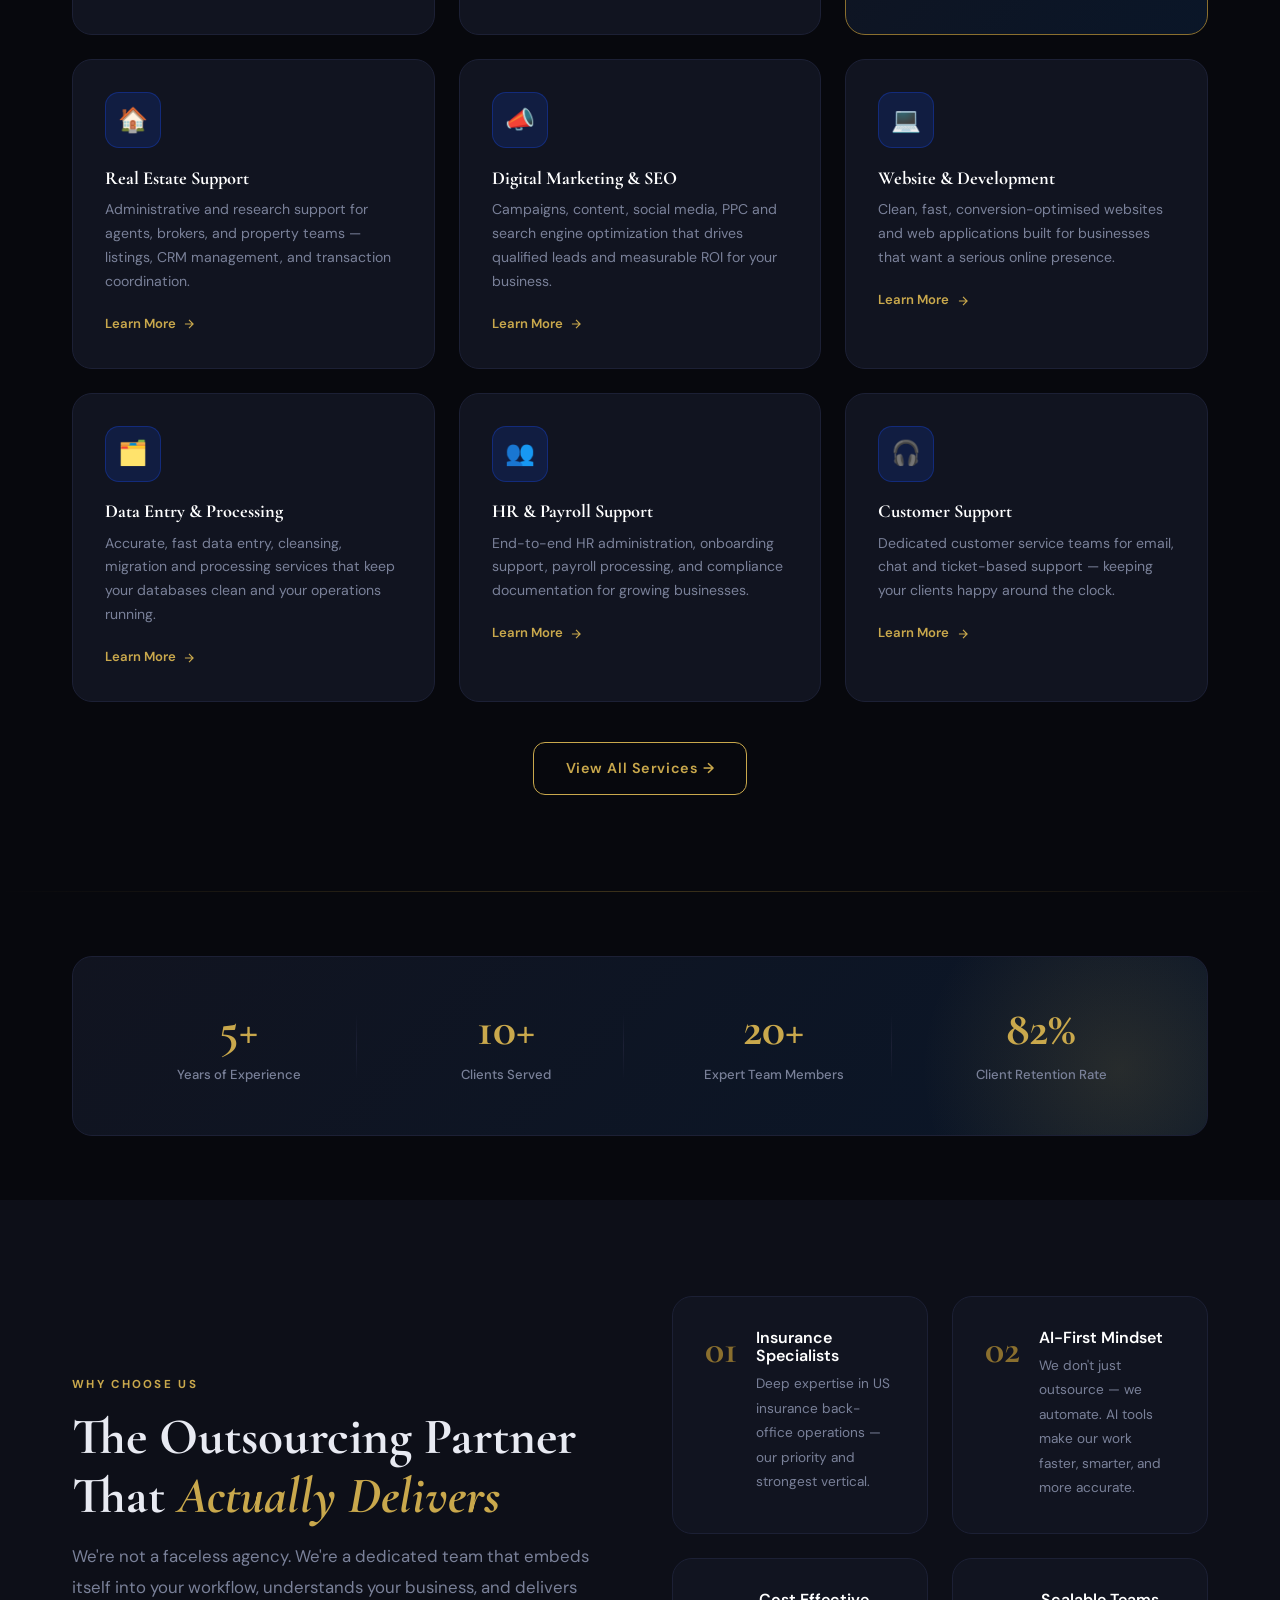
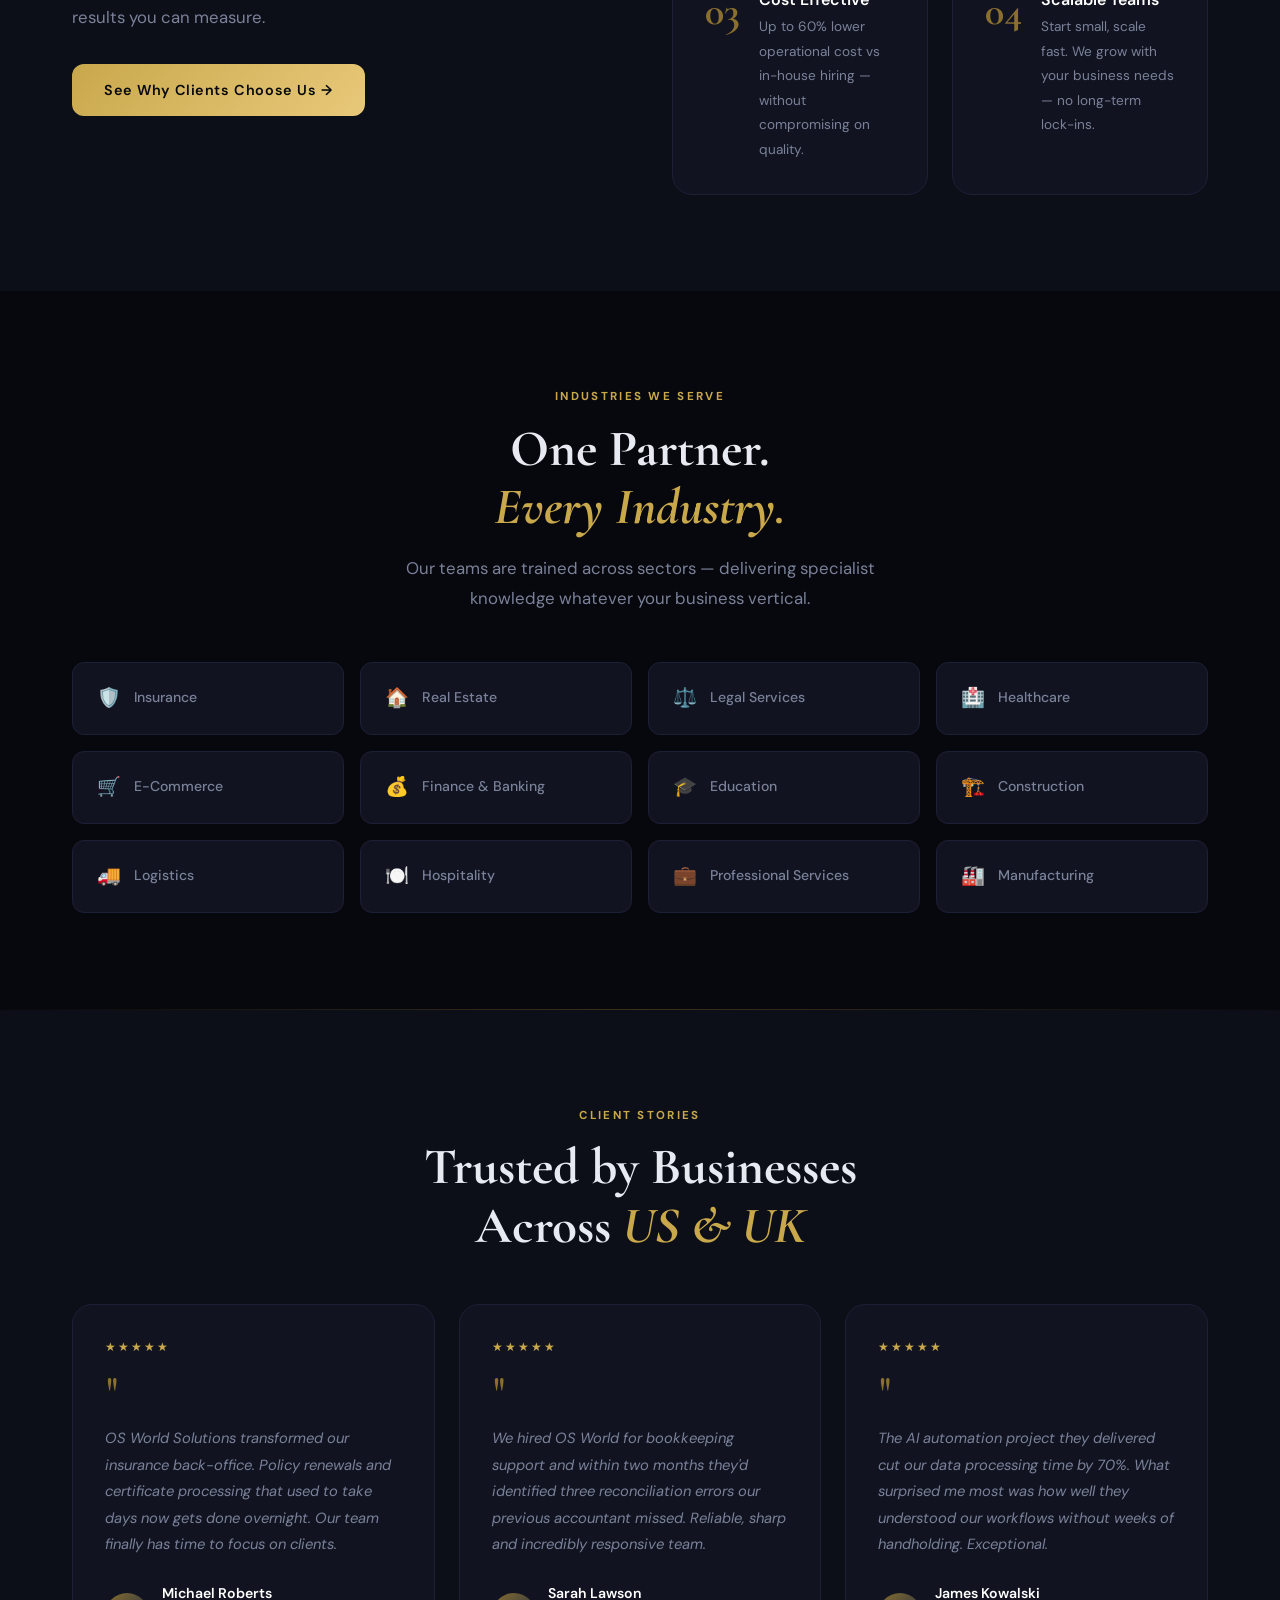
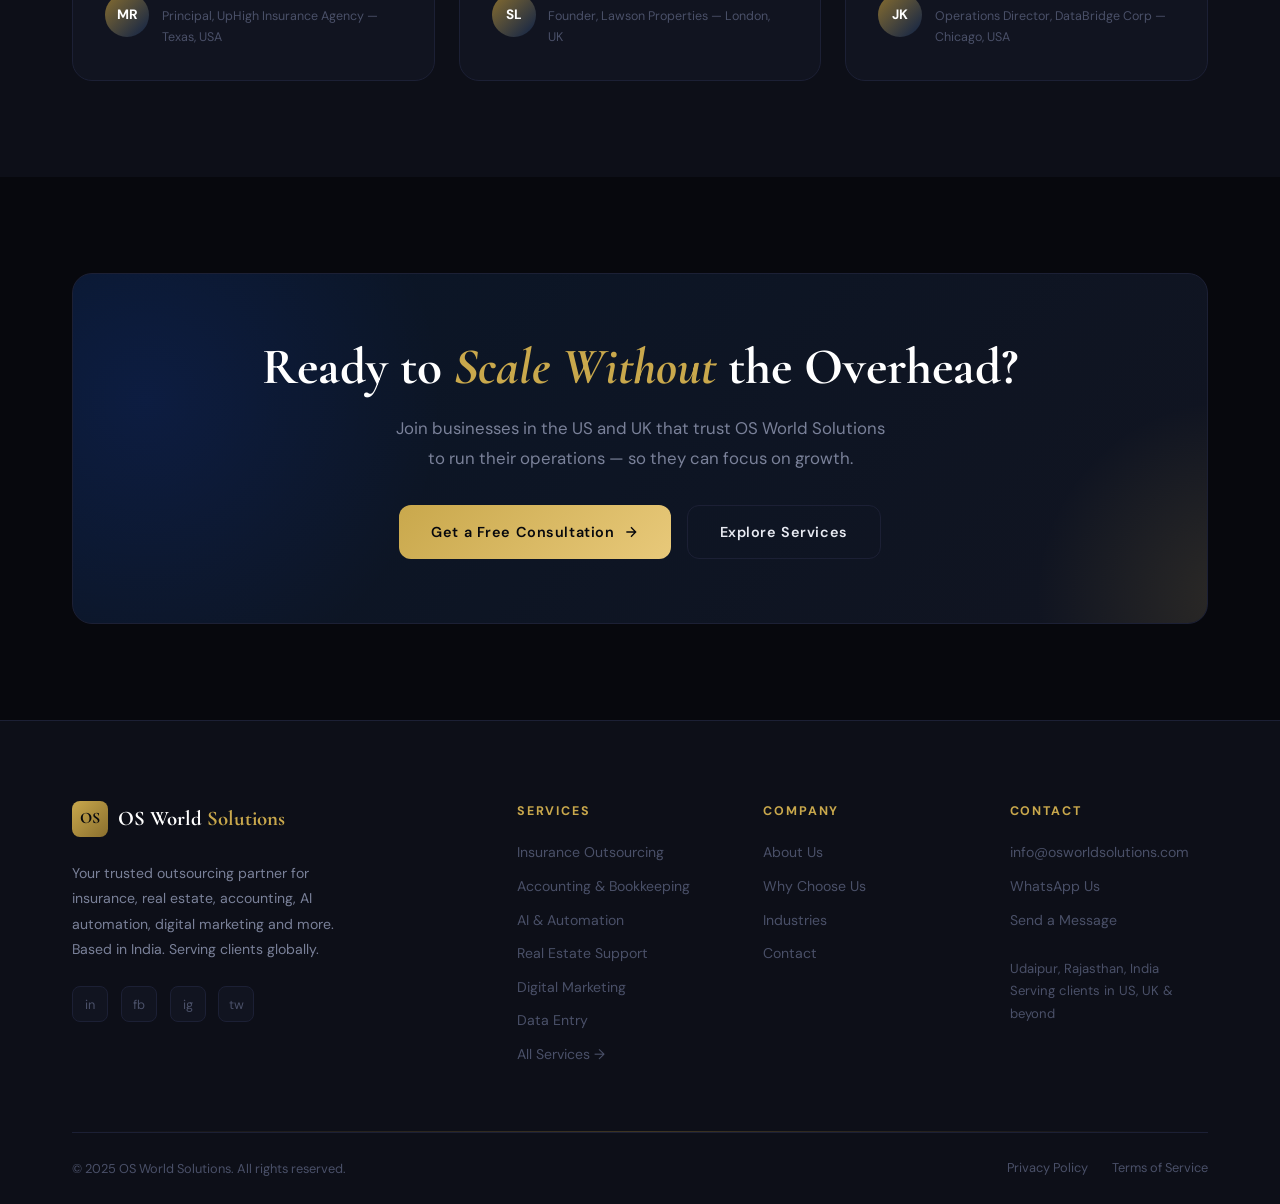
==== commit 248ccdc4: "Update index.html - Testimonial Name Changed" ====
--- a/index.html
+++ b/index.html
@@ -294,7 +294,7 @@
           <div class="testi-avatar">MR</div>
           <div>
             <div class="testi-name">Michael Roberts</div>
-            <div class="testi-role">Principal, Roberts Insurance Agency — Texas, USA</div>
+            <div class="testi-role">Principal, UpHigh Insurance Agency — Texas, USA</div>
           </div>
         </div>
       </div>
--- a/styles.css
+++ b/styles.css
@@ -284,7 +284,7 @@
 .hero-orb-1{width:500px;height:500px;background:rgba(26,79,255,0.12);right:-100px;top:10%}
 .hero-orb-2{width:300px;height:300px;background:rgba(201,168,76,0.08);left:10%;bottom:20%;animation-delay:3s}
 @keyframes orbFloat{0%,100%{transform:translateY(0) scale(1)}50%{transform:translateY(-30px) scale(1.05)}}
-.hero-content{position:relative;z-index:2;max-width:750px}
+.hero-content{position:relative;z-index:2;max-width:750px;padding-top:7rem}
 .hero-eyebrow{
   display:inline-flex;align-items:center;gap:0.6rem;
   padding:0.4rem 1rem;border-radius:100px;
